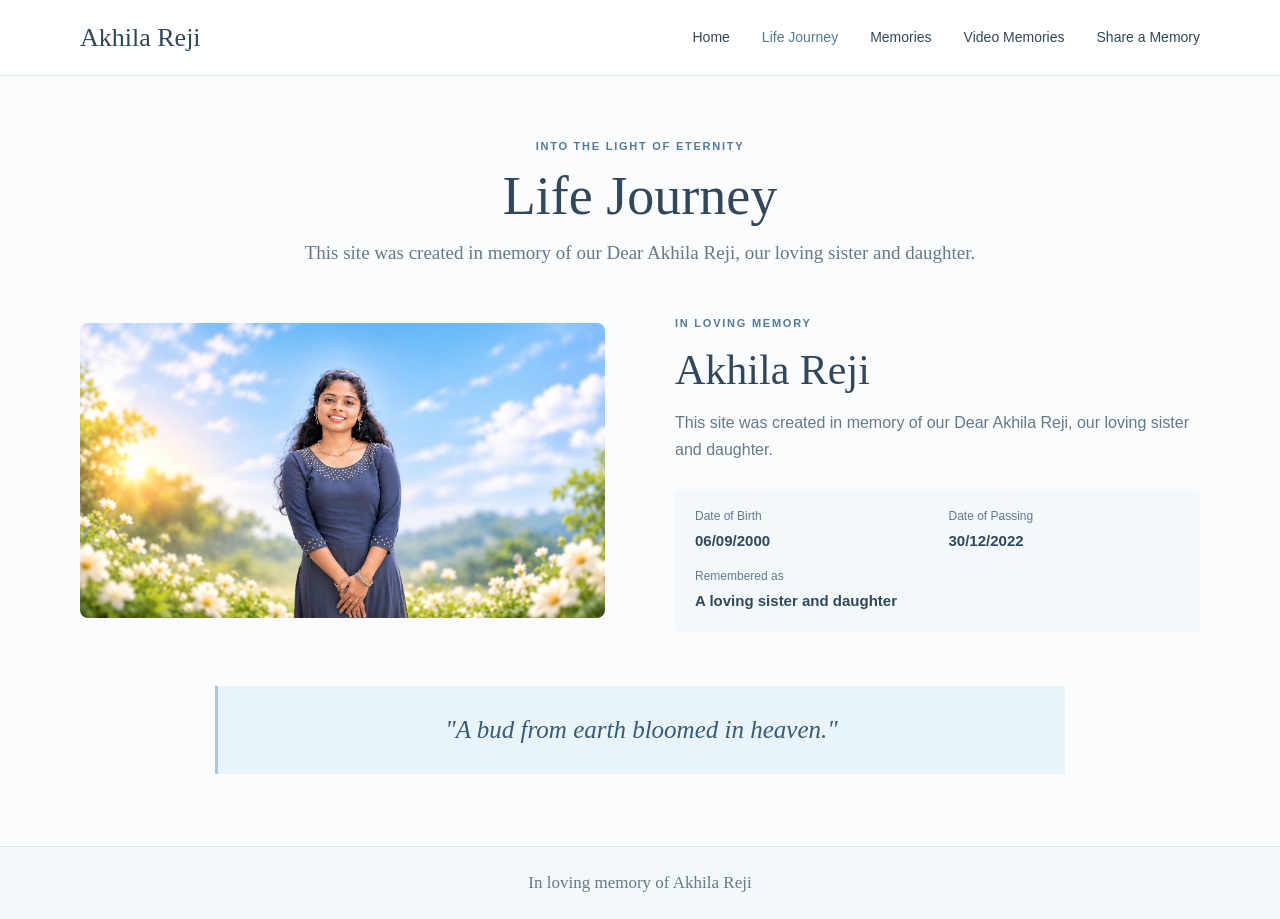
==== about.html @ 8de0b5fd "Initial memorial website" ====
<!DOCTYPE html>
<html lang="en">
<head>
    <meta charset="UTF-8">
    <meta name="viewport" content="width=device-width, initial-scale=1.0">
    <meta name="theme-color" content="#e8f3fa">
    <title>Life Journey of Akhila Reji</title>
    <link rel="stylesheet" href="css/style.css">
</head>
<body>

<header class="site-header">
    <a href="index.html" class="logo">Akhila Reji</a>
    <nav aria-label="Main navigation">
        <a href="index.html">Home</a>
        <a href="about.html" class="active">Life Journey</a>
        <a href="gallery.html">Memories</a>
        <a href="videos.html">Video Memories</a>
        <a href="share.html">Share a Memory</a>
    </nav>
</header>

<main class="content-page">
    <section class="page-heading">
        <span class="gold-text">INTO THE LIGHT OF ETERNITY</span>
        <h1>Life Journey</h1>
        <p>This site was created in memory of our Dear Akhila Reji, our loving sister and daughter.</p>
    </section>

    <section class="story-section">
        <div class="story-image">
            <img src="assets/images/cover.png" alt="Akhila Reji standing among flowers">
        </div>

        <div class="story-text">
            <span class="gold-text">IN LOVING MEMORY</span>
            <h2>Akhila Reji</h2>
            <p>This site was created in memory of our Dear Akhila Reji, our loving sister and daughter.</p>
            <dl class="memorial-details">
                <div>
                    <dt>Date of Birth</dt>
                    <dd><time datetime="2000-09-06">06/09/2000</time></dd>
                </div>
                <div>
                    <dt>Date of Passing</dt>
                    <dd><time datetime="2022-12-30">30/12/2022</time></dd>
                </div>
                <div>
                    <dt>Remembered as</dt>
                    <dd>A loving sister and daughter</dd>
                </div>
            </dl>
        </div>
    </section>

    <section class="quote-section">
        <p>"A bud from earth bloomed in heaven."</p>
    </section>
</main>

<footer class="site-footer">
    In loving memory of Akhila Reji
</footer>

<script src="js/script.js" defer></script>
</body>
</html>
---- css/style.css ----
:root {
    color-scheme: light;
    --color-ink: #30475c;
    --color-muted: #64798b;
    --color-blue: #527a99;
    --color-blue-deep: #365b78;
    --color-sky: #e8f3fa;
    --color-sky-strong: #d7eaf6;
    --color-paper: #fbfcfd;
    --color-white: #fff;
    --color-line: #dce6ed;
    --color-focus: #3e789f;
    --font-body: Arial, Helvetica, sans-serif;
    --font-display: Georgia, "Times New Roman", serif;
    --content-width: 1120px;
}

* {
    box-sizing: border-box;
}

html {
    min-width: 0;
    scroll-behavior: smooth;
    background: var(--color-paper);
}

body {
    min-width: 0;
    margin: 0;
    color: var(--color-ink);
    background: var(--color-paper);
    font-family: var(--font-body);
    font-size: 16px;
    line-height: 1.65;
    -webkit-font-smoothing: antialiased;
}

img,
video {
    max-width: 100%;
}

button,
input,
textarea {
    font: inherit;
}

a {
    color: var(--color-blue-deep);
    text-decoration: none;
}

a,
button {
    -webkit-tap-highlight-color: transparent;
}

a:focus-visible,
button:focus-visible,
input:focus-visible,
textarea:focus-visible,
.upload-area:focus-within {
    outline: 3px solid var(--color-focus);
    outline-offset: 3px;
}

button {
    color: inherit;
}

.hero {
    position: relative;
    display: flex;
    min-height: 680px;
    min-height: max(680px, 100svh);
    width: 100%;
    flex-direction: column;
    overflow: hidden;
    isolation: isolate;
    background: var(--color-sky);
}

.hero-image,
.hero-overlay {
    position: absolute;
    z-index: -1;
    inset: 0;
    width: 100%;
    height: 100%;
}

.hero-image {
    object-fit: cover;
    object-position: center 38%;
}

.hero-overlay {
    background: linear-gradient(
        180deg,
        rgba(255, 255, 255, .16) 0%,
        rgba(255, 255, 255, .04) 42%,
        rgba(36, 61, 78, .08) 100%
    );
}

.top-header {
    position: relative;
    z-index: 1;
    display: flex;
    width: 100%;
    min-height: 82px;
    align-items: center;
    justify-content: space-between;
    gap: 24px;
    padding: 16px max(5%, calc((100% - var(--content-width)) / 2));
}

.brand,
.logo {
    color: var(--color-ink);
    font-family: var(--font-display);
    font-size: 29px;
    font-weight: 400;
    line-height: 1.2;
    white-space: nowrap;
}

.brand {
    font-style: italic;
}

.brand span {
    color: var(--color-blue);
    font-size: .75em;
}

.home-nav,
.site-header nav {
    display: flex;
    align-items: center;
    justify-content: flex-end;
    gap: clamp(16px, 2.8vw, 32px);
}

.home-nav a,
.site-header nav a {
    color: var(--color-ink);
    font-size: 14px;
    font-weight: 500;
    transition: color .18s ease;
}

.home-nav a:hover,
.site-header nav a:hover,
.site-header nav a.active {
    color: var(--color-blue);
}

.hero-message {
    position: relative;
    z-index: 0;
    width: min(390px, 42%);
    margin: auto 5% 0 auto;
    padding: 24px;
    text-align: center;
}

.quote {
    color: #28465c;
    font-family: var(--font-display);
    font-size: clamp(24px, 3vw, 34px);
    font-style: italic;
    line-height: 1.35;
    text-wrap: balance;
}

.memorial-title {
    position: relative;
    z-index: 0;
    width: 100%;
    margin-top: auto;
    padding: 34px 20px 46px;
    background: radial-gradient(
        ellipse at center,
        rgba(251, 253, 254, .88) 0%,
        rgba(251, 253, 254, .82) 56%,
        rgba(251, 253, 254, .48) 82%,
        rgba(251, 253, 254, 0) 100%
    );
    text-align: center;
}

.eyebrow,
.gold-text,
.share-eyebrow {
    display: inline-block;
    color: var(--color-blue);
    font-size: 11px;
    font-weight: 600;
    letter-spacing: .16em;
    line-height: 1.5;
}

.eyebrow {
    margin: 0 0 8px;
}

.memorial-title h1,
.page-heading h1,
.share-container h1 {
    margin: 0;
    color: var(--color-ink);
    font-family: var(--font-display);
    font-size: clamp(40px, 6vw, 62px);
    font-weight: 400;
    line-height: 1.12;
    text-wrap: balance;
}

.dates {
    margin: 10px 0 0;
    color: var(--color-blue-deep);
    font-family: var(--font-display);
    font-size: 21px;
}

.memorial-title .description {
    margin: 7px 0 0;
    color: var(--color-muted);
    font-family: var(--font-display);
    font-size: 18px;
    font-style: italic;
}

.memorial-tagline {
    margin: 12px 0 0;
    color: var(--color-blue);
    font-size: 11px;
    font-weight: 600;
    letter-spacing: .16em;
}

.memorial-details {
    display: grid;
    grid-template-columns: repeat(2, minmax(0, 1fr));
    gap: 14px 22px;
    margin: 26px 0 0;
    padding: 18px 20px;
    border-radius: 6px;
    background: #f3f8fb;
}

.memorial-details div:last-child {
    grid-column: 1 / -1;
}

.memorial-details dt {
    color: var(--color-muted);
    font-size: 12px;
}

.memorial-details dd {
    margin: 2px 0 0;
    color: var(--color-ink);
    font-size: 15px;
    font-weight: 600;
}

.explore-button,
.submit-memory {
    display: inline-flex;
    min-height: 46px;
    align-items: center;
    justify-content: center;
    gap: 10px;
    margin-top: 21px;
    padding: 11px 22px;
    border: 1px solid var(--color-blue);
    border-radius: 6px;
    color: var(--color-white);
    background: var(--color-blue);
    font-size: 14px;
    font-weight: 600;
    line-height: 1.3;
    cursor: pointer;
    transition: color .18s ease, background-color .18s ease, border-color .18s ease;
}

.explore-button:hover,
.submit-memory:hover {
    border-color: var(--color-blue-deep);
    background: var(--color-blue-deep);
}

.content-page {
    width: min(var(--content-width), 90%);
    margin: 0 auto;
    padding: 56px 0 72px;
}

.page-heading {
    max-width: 720px;
    margin: 0 auto 42px;
    text-align: center;
}

.page-heading h1 {
    margin-top: 8px;
    font-size: clamp(38px, 5vw, 54px);
}

.page-heading p {
    margin: 12px 0 0;
    color: var(--color-muted);
    font-family: var(--font-display);
    font-size: 19px;
    line-height: 1.5;
    text-wrap: balance;
}

.story-section {
    display: grid;
    grid-template-columns: minmax(0, 1fr) minmax(0, 1fr);
    align-items: center;
    gap: clamp(28px, 6vw, 70px);
}

.story-image {
    min-width: 0;
    overflow: hidden;
    border-radius: 8px;
    background: var(--color-sky);
}

.story-image img {
    display: block;
    width: 100%;
    max-height: 600px;
    object-fit: cover;
    object-position: center;
}

.story-image.image-missing {
    min-height: 240px;
}

.story-text h2 {
    margin: 9px 0 15px;
    color: var(--color-ink);
    font-family: var(--font-display);
    font-size: clamp(30px, 4vw, 42px);
    font-weight: 400;
    line-height: 1.2;
}

.story-text p {
    margin: 0 0 14px;
    color: var(--color-muted);
}

.quote-section {
    max-width: 850px;
    margin: 54px auto 0;
    padding: 25px 28px;
    border-left: 3px solid #a9c8dc;
    background: var(--color-sky);
    color: var(--color-blue-deep);
    font-family: var(--font-display);
    font-size: clamp(19px, 2.5vw, 25px);
    font-style: italic;
    line-height: 1.5;
    text-align: center;
}

.quote-section p {
    margin: 0;
}

.site-header {
    display: flex;
    min-height: 76px;
    align-items: center;
    justify-content: space-between;
    gap: 24px;
    padding: 14px max(5%, calc((100% - var(--content-width)) / 2));
    border-bottom: 1px solid var(--color-line);
    background: var(--color-white);
}

.site-header .logo {
    font-size: 26px;
}

.site-footer {
    padding: 22px 5%;
    border-top: 1px solid var(--color-line);
    color: var(--color-muted);
    background: #f3f8fb;
    font-family: var(--font-display);
    font-size: 17px;
    text-align: center;
}

.lightbox-download,
.video-download {
    display: inline-flex;
    min-height: 36px;
    align-items: center;
    justify-content: center;
    padding: 7px 12px;
    border: 1px solid var(--color-line);
    border-radius: 5px;
    color: var(--color-blue-deep);
    background: var(--color-white);
    font-size: 12px;
    font-weight: 600;
    transition: background-color .18s ease, border-color .18s ease;
}

.video-download:hover {
    border-color: var(--color-sky-strong);
    background: var(--color-sky);
}

.lightbox {
    width: min(96vw, 1180px);
    max-width: none;
    max-height: 96svh;
    margin: auto;
    padding: 14px 18px 16px;
    overflow: hidden;
    border: 1px solid #d6e3ec;
    border-radius: 8px;
    color: var(--color-ink);
    background: #f8fbfd;
}

.lightbox::backdrop {
    background: rgba(27, 47, 62, .78);
}

.lightbox-toolbar,
.lightbox-meta {
    display: flex;
    align-items: center;
    justify-content: space-between;
    gap: 16px;
}

.lightbox-toolbar {
    justify-content: flex-end;
    padding-bottom: 10px;
}

.lightbox-close,
.lightbox-previous,
.lightbox-next {
    border: 1px solid #c8d8e3;
    color: var(--color-blue-deep);
    background: #edf5fa;
    cursor: pointer;
    transition: background-color .18s ease;
}

.lightbox-close:hover,
.lightbox-previous:hover,
.lightbox-next:hover {
    background: var(--color-sky-strong);
}

.lightbox-close {
    padding: 7px 13px;
    border-radius: 5px;
    font: inherit;
    font-size: 12px;
}

.lightbox-stage {
    display: flex;
    align-items: center;
    justify-content: space-between;
    gap: 10px;
}

.lightbox-stage img {
    display: block;
    width: auto;
    height: auto;
    max-width: calc(100% - 104px);
    max-height: calc(96svh - 120px);
    object-fit: contain;
}

.lightbox-media {
    display: grid;
    flex: 1 1 auto;
    min-width: 0;
    min-height: 0;
    place-items: center;
}

.lightbox-media img,
.lightbox-media video {
    display: block;
    width: auto;
    height: auto;
    max-width: 100%;
    max-height: calc(96svh - 120px);
    object-fit: contain;
}

.lightbox-video-error {
    max-width: 280px;
    margin: 0;
    color: var(--color-muted);
    font-size: 13px;
    text-align: center;
}

.lightbox-video-error[hidden] {
    display: none;
}

.lightbox-media [hidden] {
    display: none;
}

.lightbox-previous,
.lightbox-next {
    flex: 0 0 42px;
    width: 42px;
    height: 48px;
    border-radius: 5px;
    font: 30px/1 var(--font-display);
}

.lightbox-meta {
    padding-top: 12px;
    color: var(--color-muted);
    font-size: 12px;
}

.lightbox-download {
    border-color: var(--color-blue);
    color: var(--color-white);
    background: var(--color-blue);
}

.lightbox-download:hover {
    background: var(--color-blue-deep);
}

.gallery-page {
    background: #f1f4f6;
}

.gallery-page .site-header {
    border-bottom: 0;
    background: transparent;
}

.gallery-page .gallery-shell {
    width: min(1320px, calc(100% - 48px));
    min-height: min(760px, calc(100svh - 145px));
    margin: 18px auto 28px;
    padding: 44px clamp(18px, 4vw, 54px) 34px;
    overflow: hidden;
    border: 1px solid #e8edf0;
    border-radius: 24px;
    background: var(--color-white);
    box-shadow: 0 12px 36px rgba(58, 80, 96, .06);
}

.gallery-heading {
    text-align: center;
}

.gallery-kicker {
    color: #647586;
    font-size: 10px;
    font-weight: 600;
    letter-spacing: .12em;
}

.gallery-heading h1 {
    margin: 5px 0 0;
    color: #273644;
    font-family: var(--font-body);
    font-size: clamp(28px, 3.2vw, 38px);
    font-weight: 600;
    letter-spacing: -.045em;
    line-height: 1.18;
}

.gallery-heading p {
    max-width: 390px;
    margin: 7px auto 0;
    color: #66717b;
    font-size: 14px;
    line-height: 1.45;
}

.gallery-filters {
    display: flex;
    width: 100%;
    align-items: center;
    justify-content: center;
    gap: 9px;
    margin: 28px auto 20px;
    overflow-x: auto;
    padding: 3px 4px 8px;
    scrollbar-width: none;
}

.gallery-filters::-webkit-scrollbar {
    display: none;
}

.gallery-filter {
    flex: 0 0 auto;
    min-height: 34px;
    padding: 6px 15px;
    border: 1px solid #c8cdd1;
    border-radius: 999px;
    color: #45515c;
    background: #fff;
    font-size: 11px;
    line-height: 1.3;
    cursor: pointer;
    transition: color .18s ease, background-color .18s ease, border-color .18s ease;
}

.gallery-filter:hover {
    border-color: #667785;
    background: #f6f8f9;
}

.gallery-filter.is-active {
    border-color: #303943;
    color: #fff;
    background: #303943;
}

.gallery-carousel {
    overflow: hidden;
}

.carousel-stage {
    position: relative;
    height: clamp(310px, 37vw, 430px);
    overflow: hidden;
    isolation: isolate;
}

.carousel-card {
    position: absolute;
    top: 50%;
    left: 50%;
    display: block;
    width: clamp(190px, 29vw, 370px);
    height: clamp(240px, 30vw, 360px);
    padding: 0;
    overflow: hidden;
    border: 1px solid rgba(255, 255, 255, .75);
    border-radius: 13px;
    background: #e7eef2;
    box-shadow: 0 12px 30px rgba(36, 54, 68, .18);
    cursor: zoom-in;
    transform: translate(calc(-50% + var(--card-x, 0px)), -50%) scale(var(--card-scale, 1));
    opacity: var(--card-opacity, 1);
    transition: transform .42s cubic-bezier(.2, .7, .2, 1), opacity .3s ease;
}

.carousel-card img,
.carousel-card video {
    display: block;
    width: 100%;
    height: 100%;
    object-fit: cover;
}

.carousel-card .carousel-play {
    position: absolute;
    right: 12px;
    bottom: 12px;
    display: grid;
    width: 36px;
    height: 36px;
    place-items: center;
    padding-left: 2px;
    border: 1px solid rgba(255, 255, 255, .9);
    border-radius: 50%;
    color: #34414c;
    background: rgba(255, 255, 255, .94);
    font-size: 13px;
    line-height: 1;
    box-shadow: 0 2px 8px rgba(30, 45, 56, .2);
}

.carousel-card--center {
    z-index: 5;
    --card-scale: 1;
}

.carousel-card--left {
    z-index: 4;
    --card-x: clamp(-310px, -24vw, -140px);
    --card-scale: .84;
    --card-opacity: .98;
}

.carousel-card--right {
    z-index: 4;
    --card-x: clamp(140px, 24vw, 310px);
    --card-scale: .84;
    --card-opacity: .98;
}

.carousel-card--far-left {
    z-index: 2;
    --card-x: clamp(-620px, -48vw, -220px);
    --card-scale: .66;
    --card-opacity: .9;
}

.carousel-card--far-right {
    z-index: 2;
    --card-x: clamp(220px, 48vw, 620px);
    --card-scale: .66;
    --card-opacity: .9;
}

.carousel-stage.is-changing .carousel-card {
    opacity: .45;
    transition-duration: .16s;
}

.carousel-stage.is-changing .carousel-card--center {
    transform: translate(calc(-50% + var(--card-x, 0px)), -50%) scale(.96);
}

.carousel-card[hidden] {
    display: none;
}

.carousel-empty {
    position: absolute;
    top: 50%;
    left: 50%;
    width: min(90%, 400px);
    margin: 0;
    color: var(--color-muted);
    font-family: var(--font-display);
    font-size: 19px;
    text-align: center;
    transform: translate(-50%, -50%);
}

.carousel-controls {
    display: flex;
    min-height: 48px;
    align-items: center;
    justify-content: center;
    gap: 12px;
    margin-top: 5px;
}

.carousel-arrow {
    display: grid;
    width: 40px;
    height: 40px;
    flex: 0 0 40px;
    place-items: center;
    padding: 0;
    border: 1px solid #56616b;
    border-radius: 50%;
    color: #34414c;
    background: #fff;
    font-size: 17px;
    line-height: 1;
    cursor: pointer;
    transition: color .18s ease, background-color .18s ease;
}

.carousel-arrow:hover:not(:disabled) {
    color: #fff;
    background: #34414c;
}

.carousel-arrow:disabled {
    cursor: not-allowed;
    opacity: .45;
}

.carousel-count {
    min-width: 54px;
    color: var(--color-muted);
    font-size: 11px;
    text-align: center;
}

.gallery-lightbox {
    width: min(96vw, 1180px);
}

.video-grid {
    display: grid;
    grid-template-columns: repeat(2, minmax(0, 1fr));
    gap: 24px;
}

.video-card {
    min-width: 0;
    overflow: hidden;
    border: 1px solid var(--color-line);
    border-radius: 8px;
    background: var(--color-white);
}

.video-frame {
    position: relative;
    display: grid;
    width: 100%;
    aspect-ratio: 16 / 9;
    place-items: center;
    overflow: hidden;
    background: #e9f1f6;
}

.video-frame video {
    display: block;
    width: 100%;
    height: 100%;
    background: #263d4d;
    object-fit: contain;
}

.video-frame video[hidden] {
    display: none;
}

.video-placeholder {
    display: flex;
    width: 100%;
    height: 100%;
    flex-direction: column;
    align-items: center;
    justify-content: center;
    gap: 9px;
    padding: 18px;
    border: 0;
    color: var(--color-blue-deep);
    background: var(--color-sky);
    cursor: pointer;
}

.video-placeholder:hover {
    background: var(--color-sky-strong);
}

.play-icon {
    display: grid;
    width: 46px;
    height: 46px;
    place-items: center;
    border: 1px solid #9dbdd2;
    border-radius: 50%;
    color: var(--color-blue-deep);
    font-size: 18px;
}

.video-info {
    display: flex;
    align-items: center;
    justify-content: space-between;
    gap: 16px;
    padding: 17px 18px;
}

.video-info h2 {
    margin: 0;
    color: var(--color-ink);
    font-family: var(--font-display);
    font-size: 21px;
    font-weight: 400;
    line-height: 1.3;
}

.video-info p {
    margin: 4px 0 0;
    color: var(--color-muted);
    font-size: 13px;
}

.video-download {
    flex: 0 0 auto;
}

.share-page {
    min-height: 100vh;
    background: #f3f8fb;
}

.share-page .top-header {
    min-height: 76px;
    padding-top: 14px;
    padding-bottom: 14px;
    border-bottom: 1px solid var(--color-line);
    background: var(--color-white);
}

.share-page .brand {
    font-size: 27px;
}

.share-page .home-nav a {
    color: var(--color-ink);
}

.share-page .home-nav a:hover {
    color: var(--color-blue);
}

.share-container {
    width: min(100% - 36px, 640px);
    margin: 48px auto 64px;
    padding: clamp(24px, 5vw, 44px);
    border: 1px solid var(--color-line);
    border-radius: 8px;
    background: var(--color-white);
}

.share-eyebrow {
    margin: 0 0 8px;
}

.share-container h1 {
    font-size: clamp(36px, 5vw, 48px);
}

.share-container h1 span {
    color: var(--color-blue);
    font-size: .75em;
}

.share-intro {
    margin: 12px 0 26px;
    color: var(--color-muted);
}

.memory-form {
    display: grid;
    grid-template-columns: minmax(0, 1fr);
    gap: 9px;
}

.memory-form > label:not(.upload-area) {
    margin-top: 7px;
    color: var(--color-ink);
    font-size: 14px;
    font-weight: 600;
}

.memory-form input[type="text"],
.memory-form input[type="email"],
.memory-form textarea {
    width: 100%;
    min-height: 45px;
    padding: 10px 12px;
    border: 1px solid #cbd9e2;
    border-radius: 5px;
    color: var(--color-ink);
    background: #fcfdfe;
}

.memory-form textarea {
    min-height: 130px;
    resize: vertical;
}

.memory-form input::placeholder,
.memory-form textarea::placeholder {
    color: #8496a4;
    opacity: 1;
}

.upload-area {
    display: flex;
    min-height: 132px;
    flex-direction: column;
    align-items: center;
    justify-content: center;
    gap: 3px;
    padding: 16px;
    border: 1px dashed #9fb9ca;
    border-radius: 6px;
    color: var(--color-blue-deep);
    background: #f4f9fc;
    text-align: center;
    cursor: pointer;
}

.upload-area:hover {
    background: var(--color-sky);
}

.upload-icon {
    color: var(--color-blue);
    font-size: 24px;
    line-height: 1.2;
}

.upload-area strong {
    font-size: 14px;
}

.upload-area small,
#fileNames {
    color: var(--color-muted);
    font-size: 12px;
}

#fileNames {
    max-width: 100%;
    overflow-wrap: anywhere;
}

.approval-note {
    margin: 8px 0 0;
    color: var(--color-muted);
    font-size: 13px;
}

.submit-memory {
    width: fit-content;
    margin-top: 8px;
}

#formMessage {
    min-height: 1.5em;
    margin: 2px 0 0;
    color: var(--color-blue-deep);
    font-size: 14px;
}

@media (max-width: 760px) {
    .hero {
        min-height: 640px;
        min-height: max(640px, 100svh);
    }

    .hero-image {
        object-position: center center;
    }

    .hero-message {
        width: min(100%, 470px);
        margin: auto auto 0;
        padding: 22px 16px;
    }

    .top-header,
    .site-header,
    .share-page .top-header {
        min-height: auto;
        flex-direction: column;
        justify-content: center;
        gap: 12px;
        padding: 15px 5%;
    }

    .brand,
    .site-header .logo,
    .share-page .brand {
        font-size: 26px;
    }

    .home-nav,
    .site-header nav {
        flex-wrap: wrap;
        justify-content: center;
        gap: 10px 20px;
    }

    .home-nav a,
    .site-header nav a {
        font-size: 13px;
    }

    .memorial-title {
        padding: 26px 16px 30px;
    }

    .content-page {
        width: min(92%, var(--content-width));
        padding: 42px 0 54px;
    }

    .page-heading {
        margin-bottom: 32px;
    }

    .story-section {
        grid-template-columns: minmax(0, 1fr);
        gap: 26px;
    }

    .story-image img {
        max-height: 520px;
    }

    .quote-section {
        margin-top: 36px;
    }

    .video-grid {
        gap: 16px;
    }

    .share-container {
        margin-top: 32px;
    }
}

@media (max-width: 900px) {
    .gallery-page .gallery-shell {
        min-height: 650px;
        padding-top: 40px;
    }

    .gallery-filters {
        justify-content: flex-start;
        margin-top: 24px;
    }

    .carousel-stage {
        height: clamp(310px, 47vw, 390px);
    }

    .carousel-card {
        width: clamp(190px, 36vw, 310px);
        height: clamp(240px, 39vw, 330px);
    }

    .carousel-card--left {
        --card-x: clamp(-260px, -25vw, -135px);
    }

    .carousel-card--right {
        --card-x: clamp(135px, 25vw, 260px);
    }

    .carousel-card--far-left {
        --card-x: clamp(-490px, -48vw, -230px);
    }

    .carousel-card--far-right {
        --card-x: clamp(230px, 48vw, 490px);
    }
}

@media (max-width: 520px) {
    body {
        font-size: 15px;
    }

    .hero {
        min-height: 620px;
        min-height: max(620px, 100svh);
    }

    .hero-image {
        object-position: center 34%;
    }

    .hero-message {
        padding: 18px 12px;
    }

    .quote {
        font-size: 23px;
    }

    .eyebrow,
    .gold-text,
    .share-eyebrow {
        font-size: 10px;
        letter-spacing: .13em;
    }

    .memorial-title h1 {
        font-size: clamp(36px, 10vw, 46px);
    }

    .dates {
        font-size: 18px;
    }

    .memorial-tagline {
        font-size: 10px;
        letter-spacing: .12em;
    }

    .memorial-title .description {
        font-size: 16px;
    }

    .page-heading h1 {
        font-size: clamp(35px, 9vw, 44px);
    }

    .page-heading p {
        font-size: 17px;
    }

    .gallery-page .site-header {
        gap: 10px;
    }

    .gallery-page .site-header nav {
        gap: 8px 16px;
    }

    .gallery-page .gallery-shell {
        width: calc(100% - 20px);
        min-height: 590px;
        margin: 10px auto 18px;
        padding: 34px 10px 26px;
        border-radius: 18px;
    }

    .gallery-heading h1 {
        font-size: 30px;
    }

    .gallery-heading p {
        max-width: 300px;
        font-size: 13px;
    }

    .gallery-filters {
        gap: 7px;
        margin: 20px auto 10px;
        padding-right: 10px;
        padding-left: 10px;
    }

    .gallery-filter {
        min-height: 32px;
        padding: 6px 12px;
        font-size: 10px;
    }

    .carousel-stage {
        height: 300px;
    }

    .carousel-card {
        width: clamp(180px, 52vw, 225px);
        height: clamp(225px, 65vw, 275px);
        border-radius: 10px;
    }

    .carousel-card--left {
        --card-x: clamp(-190px, -39vw, -145px);
    }

    .carousel-card--right {
        --card-x: clamp(145px, 39vw, 190px);
    }

    .carousel-card--far-left {
        --card-x: clamp(-290px, -68vw, -245px);
    }

    .carousel-card--far-right {
        --card-x: clamp(245px, 68vw, 290px);
    }

    .carousel-controls {
        margin-top: 0;
    }

    .carousel-arrow {
        width: 38px;
        height: 38px;
        flex-basis: 38px;
    }

    .gallery-lightbox {
        width: 100vw;
        max-height: 100svh;
        padding: 10px;
        border: 0;
        border-radius: 0;
    }

    .gallery-lightbox .lightbox-stage {
        gap: 5px;
    }

    .gallery-lightbox .lightbox-stage img,
    .gallery-lightbox .lightbox-media video {
        max-width: calc(100% - 76px);
        max-height: calc(100svh - 112px);
    }

    .gallery-lightbox .lightbox-previous,
    .gallery-lightbox .lightbox-next {
        flex-basis: 32px;
        width: 32px;
        height: 44px;
        font-size: 26px;
    }

    .video-grid {
        grid-template-columns: minmax(0, 1fr);
        gap: 14px;
    }

    .video-info {
        gap: 10px;
        padding: 13px;
    }

    .video-info h2 {
        font-size: 19px;
    }

    .share-container {
        width: calc(100% - 28px);
        margin: 22px auto 36px;
        padding: 22px 18px;
    }

    .share-container h1 {
        font-size: clamp(34px, 9vw, 42px);
    }

    .memorial-details {
        grid-template-columns: minmax(0, 1fr);
        gap: 11px;
        padding: 16px;
    }

    .memorial-details div:last-child {
        grid-column: auto;
    }
}

@media (prefers-reduced-motion: reduce) {
    *,
    *::before,
    *::after {
        scroll-behavior: auto !important;
        transition-duration: .01ms !important;
    }
}
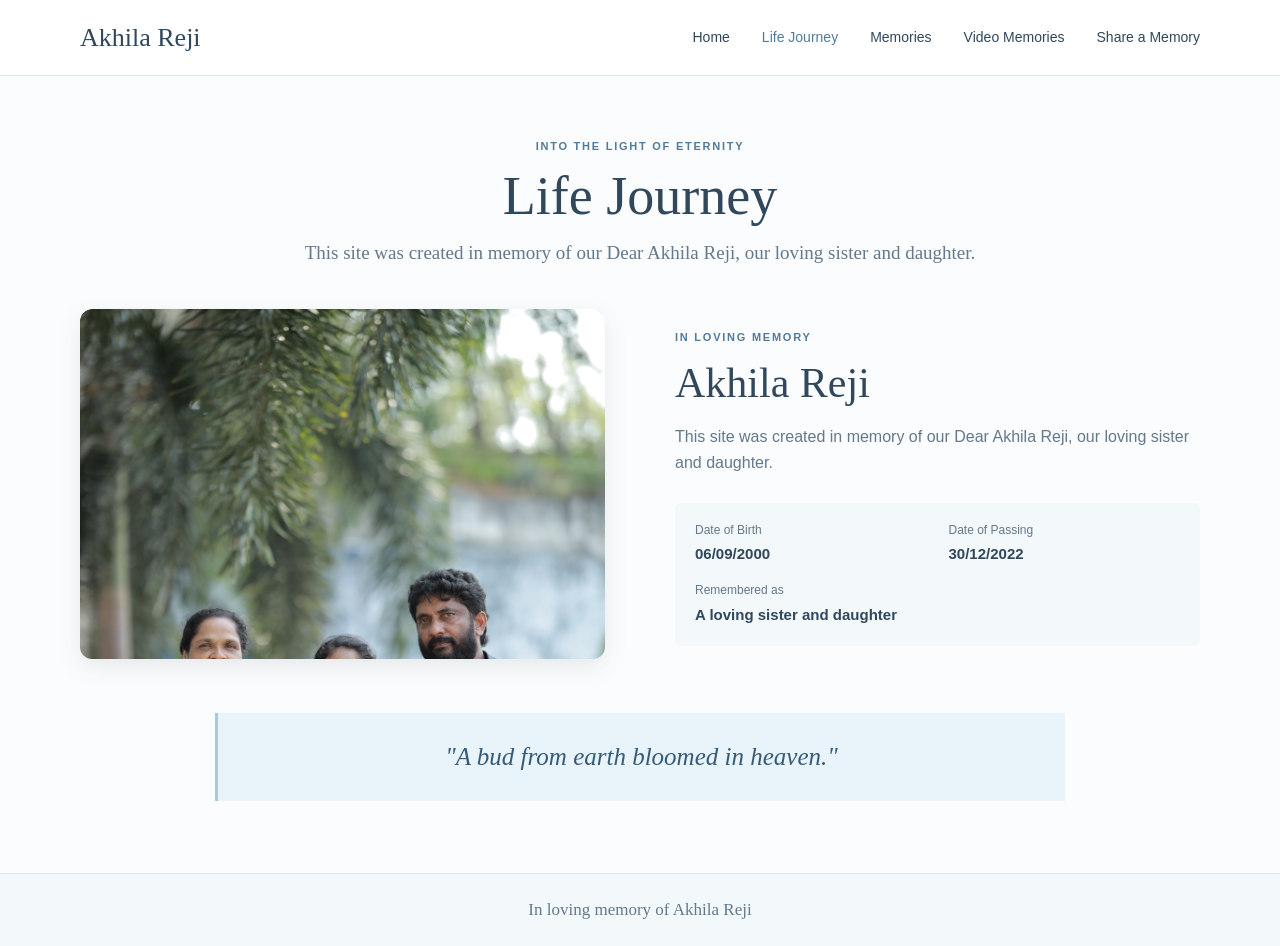
==== commit 37cd2b1e: "Fix memorial homepage design" ====
--- a/about.html
+++ b/about.html
@@ -30,7 +30,7 @@
 
     <section class="story-section">
         <div class="story-image">
-            <img src="assets/images/cover.png" alt="Akhila Reji standing among flowers">
+            <img src="assets/images/family.jpg" alt="Akhila Reji with her family">
         </div>
 
         <div class="story-text">
--- a/css/style.css
+++ b/css/style.css
@@ -329,17 +329,24 @@
 
 .story-image {
     min-width: 0;
+    width: 100%;
+    aspect-ratio: 3 / 2;
+    display: grid;
+    place-items: center;
     overflow: hidden;
-    border-radius: 8px;
-    background: var(--color-sky);
+    border-radius: 12px;
+    background: #f3f7f9;
+    box-shadow: 0 8px 24px rgba(43, 66, 82, .10);
 }
 
 .story-image img {
     display: block;
     width: 100%;
-    max-height: 600px;
-    object-fit: cover;
+    height: 100%;
+    max-height: none;
+    object-fit: contain;
     object-position: center;
+    border-radius: inherit;
 }
 
 .story-image.image-missing {
@@ -1358,3 +1365,223 @@
         transition-duration: .01ms !important;
     }
 }
+/* Homepage composition: memorial copy floats over the original full-bleed cover. */
+.hero {
+    min-height: max(720px, 100svh);
+    background: #a9d5f1;
+}
+
+.hero-image {
+    object-position: center center;
+}
+
+.hero-overlay {
+    background: linear-gradient(180deg, rgba(13, 38, 54, .10), transparent 26%, transparent 70%, rgba(15, 39, 48, .12));
+}
+
+.top-header {
+    position: absolute;
+    inset: 0 0 auto;
+    min-height: 104px;
+    padding: 26px clamp(28px, 5vw, 78px);
+}
+
+.brand {
+    color: #263b4a;
+    font-family: "Brush Script MT", "Segoe Script", cursive;
+    font-size: clamp(30px, 3vw, 39px);
+    font-style: italic;
+    text-shadow: 0 1px 14px rgba(255,255,255,.65);
+}
+
+.brand span { color: #a75d66; }
+
+.home-nav { gap: clamp(16px, 2.4vw, 34px); }
+.home-nav a {
+    color: #243c4d;
+    font-size: 13px;
+    text-shadow: 0 1px 12px rgba(255,255,255,.9);
+}
+.home-nav a:hover { color: #805760; }
+
+.hero-message {
+    position: absolute;
+    top: 38%;
+    left: clamp(30px, 6.5vw, 100px);
+    width: min(390px, 31vw);
+    margin: 0;
+    padding: 0;
+    text-align: left;
+}
+
+.quote {
+    margin: 0;
+    color: #3d5665;
+    font-size: clamp(24px, 2.8vw, 36px);
+    line-height: 1.48;
+    text-shadow: 0 2px 22px rgba(255,255,255,.84);
+}
+
+.quote-heart {
+    display: inline-block;
+    margin: 22px 0 0 4px;
+    color: #a66b70;
+    font-size: 15px;
+    text-shadow: 0 1px 10px rgba(255,255,255,.8);
+}
+
+.memorial-title {
+    position: absolute;
+    right: 0;
+    bottom: 0;
+    left: 0;
+    margin: 0;
+    padding: clamp(34px, 5vh, 58px) 20px clamp(30px, 5vh, 54px);
+    background: linear-gradient(180deg, rgba(248,252,253,0) 0%, rgba(248,252,253,.54) 25%, rgba(248,252,253,.79) 58%, rgba(248,252,253,.16) 100%);
+    text-align: center;
+}
+
+.memorial-title h1 {
+    color: #2d4555;
+    font-size: clamp(38px, 5vw, 58px);
+    letter-spacing: .055em;
+    text-shadow: 0 1px 18px rgba(255,255,255,.8);
+}
+
+.eyebrow, .memorial-tagline { color: #617b8a; }
+.dates { color: #405d6e; }
+.memorial-title .description {
+    max-width: 660px;
+    margin: 9px auto 0;
+    color: #435b68;
+    font-size: clamp(15px, 1.4vw, 18px);
+    text-shadow: 0 1px 12px rgba(255,255,255,.9);
+}
+
+@media (max-width: 760px) {
+    .hero { min-height: max(700px, 100svh); }
+    .hero-image { object-position: 52% center; }
+    .top-header {
+        position: absolute;
+        min-height: auto;
+        align-items: center;
+        padding: 17px 18px;
+        gap: 11px;
+    }
+    .brand { font-size: 29px; }
+    .home-nav { gap: 7px 16px; }
+    .home-nav a { font-size: 12px; }
+    .hero-message {
+        top: 31%;
+        left: 7%;
+        width: min(76%, 340px);
+        padding: 0;
+    }
+    .quote { font-size: clamp(21px, 5vw, 28px); }
+    .quote-heart { margin-top: 13px; }
+    .memorial-title {
+        padding: 36px 16px 28px;
+        background: linear-gradient(180deg, rgba(248,252,253,0) 0%, rgba(248,252,253,.62) 22%, rgba(248,252,253,.82) 60%, rgba(248,252,253,.35) 100%);
+    }
+}
+
+@media (max-width: 420px) {
+    .hero { min-height: max(720px, 100svh); }
+    .top-header { padding: 14px 12px; }
+    .brand { font-size: 26px; }
+    .home-nav { column-gap: 11px; }
+    .home-nav a { font-size: 11px; }
+    .hero-message { top: 29%; }
+    .memorial-title h1 { font-size: 35px; }
+    .dates { font-size: 17px; }
+    .memorial-tagline { font-size: 9px; }
+    .memorial-title .description { font-size: 14px; }
+}
+
+/* Quiet butterfly drift, kept around the outer sky and flower edges. */
+.butterfly-field {
+    position: absolute;
+    z-index: 0;
+    inset: 0;
+    overflow: hidden;
+    pointer-events: none;
+}
+
+.butterfly {
+    position: absolute;
+    width: 17px;
+    height: 18px;
+    opacity: .68;
+    filter: drop-shadow(0 1px 5px rgba(255,255,255,.8));
+    animation: butterfly-drift 19s ease-in-out infinite alternate;
+}
+
+.butterfly::before,
+.butterfly::after {
+    position: absolute;
+    top: 2px;
+    width: 8px;
+    height: 12px;
+    content: "";
+    border: 1px solid rgba(255,255,255,.82);
+    border-radius: 80% 25% 75% 35%;
+    background: linear-gradient(145deg, rgba(255,255,255,.9), rgba(203,230,245,.65));
+    transform-origin: 100% 85%;
+    animation: butterfly-wings 1.15s ease-in-out infinite alternate;
+}
+
+.butterfly::before { left: 0; transform: rotate(-22deg); }
+.butterfly::after {
+    right: 0;
+    border-radius: 25% 80% 35% 75%;
+    background: linear-gradient(215deg, rgba(255,255,255,.88), rgba(221,232,247,.62));
+    transform-origin: 0 85%;
+    animation-delay: -.18s;
+}
+
+.butterfly--one { top: 25%; left: 24%; animation-duration: 23s; }
+.butterfly--two { top: 19%; right: 15%; opacity: .54; animation-duration: 27s; animation-delay: -9s; }
+.butterfly--three { top: 62%; left: 7%; animation-duration: 21s; animation-delay: -6s; }
+.butterfly--four { top: 68%; right: 8%; opacity: .58; animation-duration: 25s; animation-delay: -13s; }
+.butterfly--five { top: 43%; right: 22%; opacity: .48; animation-duration: 29s; animation-delay: -17s; }
+
+@keyframes butterfly-drift {
+    0% { translate: -5px 5px; rotate: -7deg; }
+    45% { translate: 13px -14px; rotate: 5deg; }
+    100% { translate: -3px 9px; rotate: -3deg; }
+}
+
+@keyframes butterfly-wings {
+    from { scale: 1 1; }
+    to { scale: .72 .88; }
+}
+
+/* A brighter, feathered glow improves contrast without a panel edge. */
+.memorial-title {
+    background:
+        radial-gradient(ellipse 72% 88% at 50% 74%, rgba(255,255,255,.42) 0%, rgba(255,255,255,.18) 62%, transparent 100%),
+        linear-gradient(180deg, rgba(248,252,253,0) 0%, rgba(248,252,253,.68) 25%, rgba(248,252,253,.88) 58%, rgba(248,252,253,.32) 100%);
+}
+
+.memorial-title h1,
+.memorial-title .description { text-shadow: 0 1px 20px rgba(255,255,255,.96); }
+
+@media (max-width: 760px) {
+    .butterfly { scale: .84; }
+    .butterfly--one { top: 24%; left: 15%; }
+    .butterfly--two { top: 25%; right: 8%; }
+    .butterfly--five { top: 57%; right: 7%; }
+    .memorial-title {
+        background:
+            radial-gradient(ellipse 100% 90% at 50% 76%, rgba(255,255,255,.35) 0%, rgba(255,255,255,.12) 66%, transparent 100%),
+            linear-gradient(180deg, rgba(248,252,253,0) 0%, rgba(248,252,253,.72) 22%, rgba(248,252,253,.9) 60%, rgba(248,252,253,.42) 100%);
+    }
+}
+
+@media (prefers-reduced-motion: reduce) {
+    .butterfly,
+    .butterfly::before,
+    .butterfly::after {
+        animation: none !important;
+    }
+}
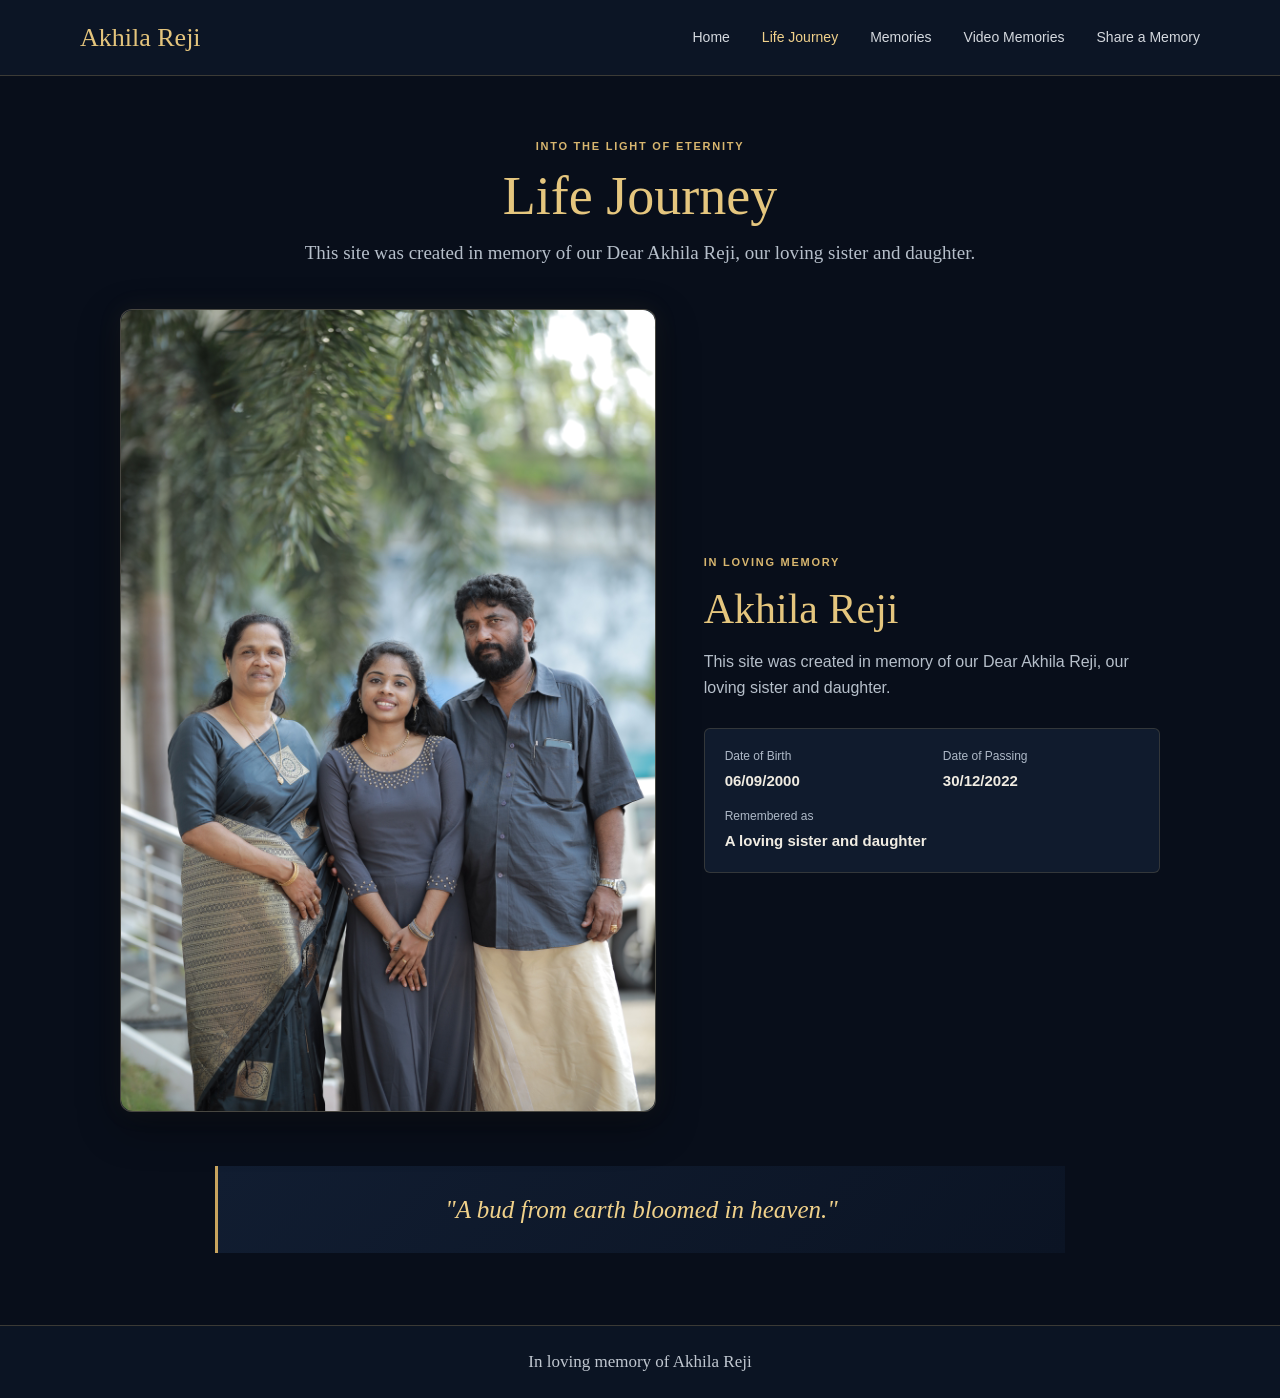
==== commit 800949ac: "Fix memorial homepage design" ====
--- a/about.html
+++ b/about.html
@@ -4,9 +4,10 @@
 <head>
     <meta charset="UTF-8">
     <meta name="viewport" content="width=device-width, initial-scale=1.0">
-    <meta name="theme-color" content="#e8f3fa">
+    <meta name="theme-color" content="#0b1729">
     <title>Life Journey of Akhila Reji</title>
     <link rel="stylesheet" href="css/style.css">
+    <link rel="stylesheet" href="css/memorial-theme.css">
 </head>
 <body>
 
--- a/css/style.css
+++ b/css/style.css
@@ -246,8 +246,10 @@
     display: grid;
     grid-template-columns: repeat(2, minmax(0, 1fr));
     gap: 14px 22px;
+    width: 100%;
+    min-width: 0;
     margin: 26px 0 0;
-    padding: 18px 20px;
+    padding: 18px clamp(12px, 1.8vw, 20px);
     border-radius: 6px;
     background: #f3f8fb;
 }
@@ -266,6 +268,21 @@
     color: var(--color-ink);
     font-size: 15px;
     font-weight: 600;
+    overflow-wrap: anywhere;
+}
+
+@media (max-width: 820px) {
+    .story-section {
+        grid-template-columns: minmax(0, 1fr);
+        gap: 26px;
+    }
+
+    .story-image,
+    .story-text {
+        width: 100%;
+        max-width: 740px;
+        margin-inline: auto;
+    }
 }
 
 .explore-button,
@@ -295,9 +312,10 @@
 }
 
 .content-page {
-    width: min(var(--content-width), 90%);
+    width: 100%;
+    max-width: 1080px;
     margin: 0 auto;
-    padding: 56px 0 72px;
+    padding: 56px 20px 72px;
 }
 
 .page-heading {
@@ -322,18 +340,14 @@
 
 .story-section {
     display: grid;
-    grid-template-columns: minmax(0, 1fr) minmax(0, 1fr);
+    grid-template-columns: minmax(0, 1.08fr) minmax(0, .92fr);
     align-items: center;
-    gap: clamp(28px, 6vw, 70px);
+    gap: clamp(24px, 4vw, 48px);
 }
 
 .story-image {
     min-width: 0;
     width: 100%;
-    aspect-ratio: 3 / 2;
-    display: grid;
-    place-items: center;
-    overflow: hidden;
     border-radius: 12px;
     background: #f3f7f9;
     box-shadow: 0 8px 24px rgba(43, 66, 82, .10);
@@ -342,8 +356,7 @@
 .story-image img {
     display: block;
     width: 100%;
-    height: 100%;
-    max-height: none;
+    height: auto;
     object-fit: contain;
     object-position: center;
     border-radius: inherit;
@@ -362,9 +375,15 @@
     line-height: 1.2;
 }
 
+.story-text {
+    min-width: 0;
+    max-width: 100%;
+}
+
 .story-text p {
     margin: 0 0 14px;
     color: var(--color-muted);
+    overflow-wrap: anywhere;
 }
 
 .quote-section {
@@ -1101,21 +1120,11 @@
     }
 
     .content-page {
-        width: min(92%, var(--content-width));
-        padding: 42px 0 54px;
+        padding: 42px 16px 54px;
     }
 
     .page-heading {
         margin-bottom: 32px;
-    }
-
-    .story-section {
-        grid-template-columns: minmax(0, 1fr);
-        gap: 26px;
-    }
-
-    .story-image img {
-        max-height: 520px;
     }
 
     .quote-section {
--- a/css/memorial-theme.css
+++ b/css/memorial-theme.css
@@ -0,0 +1,293 @@
+/* Shared midnight and gold memorial theme. Geometry and carousel motion stay in their page styles. */
+:root {
+    color-scheme: dark;
+    --color-ink: #f2eee5;
+    --color-muted: #b6bfca;
+    --color-blue: #d8b66f;
+    --color-blue-deep: #e5c982;
+    --color-sky: #0d1729;
+    --color-sky-strong: #1a2940;
+    --color-paper: #080e1a;
+    --color-white: #101a2b;
+    --color-line: rgba(218, 185, 113, .23);
+    --color-focus: #f0d18b;
+    --font-display: "Palatino Linotype", "Book Antiqua", Georgia, "Times New Roman", serif;
+}
+
+html, body { background-color: var(--color-paper); }
+body { color: var(--color-ink); }
+a { color: var(--color-blue-deep); }
+a:focus-visible, button:focus-visible, input:focus-visible, textarea:focus-visible,
+.upload-area:focus-within { outline-color: var(--color-focus); }
+
+.site-header,
+.share-page .top-header {
+    border-color: var(--color-line);
+    background: #0c1525;
+}
+.site-header .logo,
+.share-page .brand,
+.brand,
+.logo { color: #e4c47c; }
+.site-header nav a,
+.home-nav a,
+.share-page .home-nav a { color: #d5d9df; }
+.site-header nav a:hover,
+.site-header nav a.active,
+.home-nav a:hover,
+.share-page .home-nav a:hover { color: #f1d18b; }
+
+.content-page,
+.share-page { color: var(--color-ink); background: var(--color-paper); }
+.page-heading h1,
+.story-text h2,
+.share-container h1,
+.share-container h1 span { color: #e5c67e; }
+.page-heading p,
+.story-text p,
+.share-intro { color: var(--color-muted); }
+.story-image {
+    border: 1px solid rgba(224, 193, 125, .28);
+    background: #0d1729;
+    box-shadow: 0 14px 42px rgba(0, 0, 0, .38), 0 0 26px rgba(210, 173, 99, .08);
+}
+.memorial-details {
+    border: 1px solid rgba(224, 193, 125, .17);
+    background: #101b2d;
+}
+.memorial-details dt { color: #aeb9c7; }
+.memorial-details dd { color: #f0ece2; }
+.quote-section {
+    border-left-color: #c8a45e;
+    color: #f0d18a;
+    background: linear-gradient(135deg, #111d31, #0b1424);
+}
+.site-footer {
+    border-color: var(--color-line);
+    color: #c0c7d0;
+    background: #0b1423;
+}
+
+/* Gallery theme only changes color and type treatments; all carousel geometry remains in style.css. */
+.gallery-page { color: var(--color-ink); background: #070d18; }
+.gallery-page .site-header { background: transparent; }
+.gallery-page .gallery-shell {
+    border-color: rgba(222, 190, 119, .22);
+    background: #0d1728;
+    box-shadow: 0 18px 50px rgba(0, 0, 0, .34), 0 0 36px rgba(198, 160, 82, .06);
+}
+.gallery-heading h1 { color: #e4c47c; font-family: var(--font-display); font-weight: 400; letter-spacing: -.02em; }
+.gallery-kicker { color: #d1b36f; }
+.gallery-heading p { color: #bdc5cf; }
+.gallery-filter {
+    border-color: rgba(220, 189, 120, .34);
+    color: #e1e4e8;
+    background: #121f33;
+}
+.gallery-filter:hover { border-color: #d0ae68; background: #1b2b42; }
+.gallery-filter.is-active { border-color: #d9b56b; color: #101827; background: #d9b56b; }
+.carousel-card {
+    border-color: rgba(241, 220, 174, .68);
+    background: #101a2b;
+    box-shadow: 0 14px 34px rgba(0, 0, 0, .42), 0 0 16px rgba(214, 181, 108, .11);
+}
+.carousel-card .carousel-play {
+    border-color: rgba(228, 199, 130, .9);
+    color: #f2d58e;
+    background: rgba(13, 22, 37, .94);
+    box-shadow: 0 2px 10px rgba(0, 0, 0, .38);
+}
+.carousel-empty { color: #c4cbd4; }
+.carousel-arrow {
+    border-color: #b89551;
+    color: #f0d18a;
+    background: #111d30;
+}
+.carousel-arrow:hover:not(:disabled) { color: #111827; background: #d9b56b; }
+.carousel-count { color: #c5ccd4; }
+
+.lightbox {
+    border-color: rgba(224, 193, 125, .36);
+    color: #f0ece2;
+    background: #0a1220;
+    box-shadow: 0 20px 70px rgba(0, 0, 0, .42);
+}
+.lightbox::backdrop { background: rgba(2, 6, 13, .88); }
+.lightbox-close,
+.lightbox-previous,
+.lightbox-next {
+    border-color: rgba(224, 193, 125, .42);
+    color: #edcf88;
+    background: #152238;
+}
+.lightbox-close:hover,
+.lightbox-previous:hover,
+.lightbox-next:hover { background: #263750; }
+.lightbox-download,
+.video-download {
+    border-color: #c7a45e;
+    color: #f3d58d;
+    background: #17243a;
+}
+.lightbox-download:hover,
+.video-download:hover { border-color: #e1c27d; background: #24344c; }
+.lightbox-meta, .lightbox-video-error { color: #c1c9d3; }
+
+.video-card { border-color: var(--color-line); background: #101a2b; }
+.video-frame { background: #0b1423; }
+.video-frame video { background: #080e1a; }
+.video-placeholder { color: #e6c77f; background: #142139; }
+.video-placeholder:hover { background: #1c2c45; }
+.play-icon { border-color: #c8a75f; color: #efd28d; }
+.video-info h2 { color: #ead08e; }
+.video-info p { color: #bec6d0; }
+
+.share-container {
+    border-color: rgba(221, 188, 114, .28);
+    background: #0e192b;
+    box-shadow: 0 18px 50px rgba(0, 0, 0, .3), 0 0 28px rgba(201, 163, 87, .06);
+}
+.share-eyebrow { color: #d3b36e; }
+.memory-form > label:not(.upload-area) { color: #e7e4dd; }
+.memory-form input[type="text"],
+.memory-form input[type="email"],
+.memory-form textarea {
+    border-color: rgba(221, 188, 114, .28);
+    color: #f1eee7;
+    background: #0a1322;
+}
+.memory-form input::placeholder,
+.memory-form textarea::placeholder { color: #93a0b1; }
+.upload-area {
+    border-color: rgba(221, 188, 114, .48);
+    color: #e6c77f;
+    background: #142139;
+}
+.upload-area:hover { background: #1c2c45; }
+.upload-area small, #fileNames, .approval-note { color: #b9c2ce; }
+#formMessage { color: #e6c77f; }
+.submit-memory { border-color: #d5b36a; color: #111827; background: #d5b36a; }
+.submit-memory:hover { border-color: #ebd18d; background: #ebd18d; }
+
+/* Homepage palette mapping; no layout, carousel geometry or interactions change here. */
+body.home-page {
+    --home-ink: #f1ede4;
+    --home-muted: #bec6d0;
+    --home-blue: #d6b36b;
+    --home-blue-deep: #e6c982;
+    --home-ivory: #0b1322;
+    --home-paper: #080e1a;
+    --home-line: rgba(220, 187, 112, .22);
+    color: var(--home-ink);
+    background: #080e1a;
+}
+body.home-page a:focus-visible,
+body.home-page button:focus-visible,
+body.home-page .memory-track:focus-visible {
+    outline-color: #f0d18a;
+}
+body.home-page .home-header {
+    border-color: rgba(220, 187, 112, .2);
+    background: rgba(8, 14, 26, .94);
+    box-shadow: 0 8px 28px rgba(0, 0, 0, .2);
+}
+body.home-page .home-brand { color: #e8ca83; }
+body.home-page .home-brand span { color: #d5b36d; }
+body.home-page .primary-navigation a { color: #e0e3e8; }
+body.home-page .primary-navigation a:hover,
+body.home-page .primary-navigation a[aria-current="page"] { color: #edce82; }
+body.home-page .primary-navigation .nav-share { border-color: rgba(222, 191, 124, .55); }
+body.home-page .primary-navigation .nav-share:hover { color: #101725; background: #dfbf77; border-color: #dfbf77; }
+body.home-page .nav-toggle { border-color: rgba(221, 190, 122, .5); }
+body.home-page .nav-toggle span { background: #e5c982; }
+body.home-page .primary-navigation.is-open { background: rgba(9, 16, 29, .98); }
+body.home-page .home-hero {
+    background:
+        radial-gradient(ellipse at 78% 46%, rgba(201, 157, 72, .17), transparent 44%),
+        radial-gradient(ellipse at 12% 82%, rgba(206, 168, 92, .07), transparent 36%),
+        #0b1322;
+}
+body.home-page .hero-copy h1,
+body.home-page .intro-section h2,
+body.home-page .family-copy h2,
+body.home-page .section-heading h2,
+body.home-page .share-section h2 { color: #f0d18a; }
+body.home-page .eyebrow,
+body.home-page .section-kicker { color: #d4b56f; }
+body.home-page .hero-tagline { color: #d9c28d; }
+body.home-page .hero-dates { color: #e6e4df; }
+body.home-page .hero-description,
+body.home-page .intro-section > p,
+body.home-page .family-copy > p:not(.eyebrow),
+body.home-page .share-section > p:not(.eyebrow) { color: #c1c9d2; }
+body.home-page .text-link { color: #e5c982; border-color: rgba(220, 187, 112, .56); }
+body.home-page .hero-portrait {
+    border-color: rgba(224, 194, 126, .58);
+    background: rgba(19, 29, 46, .9);
+    box-shadow: 0 26px 70px rgba(0, 0, 0, .48), 0 0 32px rgba(205, 165, 83, .12);
+}
+body.home-page .hero-portrait img { background: #101a2b; }
+body.home-page .hero-portrait figcaption { color: #d8c58f; }
+body.home-page .hero-mark { color: rgba(223, 190, 116, .055); }
+body.home-page .family-photo,
+body.home-page .life-photo {
+    border-color: rgba(223, 190, 116, .34);
+    background: #101a2b;
+    box-shadow: 0 18px 45px rgba(0, 0, 0, .4), 0 0 24px rgba(203, 165, 86, .08);
+}
+body.home-page .family-photo img { background: #101a2b; }
+body.home-page .intro-section,
+body.home-page .family-section {
+    background-image: radial-gradient(ellipse at 50% 0%, rgba(191, 148, 67, .055), transparent 58%);
+}
+body.home-page .life-section { background: #101a2b; }
+body.home-page .life-copy .eyebrow { color: #e2c47d; }
+body.home-page .life-copy h2 { color: #f0d18a; }
+body.home-page .life-copy > p:not(.eyebrow) { color: #c4cbd4; }
+body.home-page .life-photo img { background: #0b1322; }
+body.home-page .button-link { border-color: rgba(226, 194, 124, .65); color: #ebcf89; }
+body.home-page .button-link:hover { color: #101725; background: #e1c27b; }
+body.home-page .memory-track { scrollbar-color: #a9874d #101a2b; }
+body.home-page .memory-card,
+body.home-page .video-preview {
+    border-color: rgba(220, 187, 112, .3);
+    background: #101a2b;
+    box-shadow: 0 10px 30px rgba(0, 0, 0, .34), 0 0 16px rgba(201, 163, 82, .06);
+}
+body.home-page .carousel-control {
+    border-color: rgba(232, 202, 132, .7);
+    color: #f0d18a;
+    background: rgba(12, 20, 34, .96);
+    box-shadow: 0 5px 18px rgba(0, 0, 0, .42), 0 0 16px rgba(207, 169, 91, .12);
+}
+body.home-page .video-preview video { background: #0a1220; }
+body.home-page .quote-section {
+    background:
+        radial-gradient(ellipse at 50% 55%, rgba(201, 157, 72, .16), transparent 50%),
+        radial-gradient(ellipse at 8% 100%, rgba(191, 148, 67, .08), transparent 42%),
+        #101a2b;
+}
+body.home-page .quote-mark { color: #d2ae63; }
+body.home-page .main-quote { color: #f0d18a; }
+body.home-page .additional-quote { color: #d0d4d9; }
+body.home-page .quote-section .small-heart,
+body.home-page .small-heart,
+body.home-page .closing-heart { color: #d8b66f; }
+body.home-page .share-section .button-link { border-color: #d7b66f; color: #111827; background: #d7b66f; }
+body.home-page .share-section .button-link:hover { color: #efd797; background: transparent; }
+body.home-page .closing-section {
+    background: radial-gradient(ellipse at 50% 0%, rgba(191, 148, 67, .13), transparent 52%), #0b1322;
+}
+body.home-page .closing-section h2 { color: #f0d18a; }
+body.home-page .closing-section .hero-tagline,
+body.home-page .closing-words { color: #c6cbd2; }
+body.home-page .home-footer { border-color: rgba(220, 187, 112, .2); color: #bbc3ce; background: #080e1a; }
+body.home-page .home-footer nav a { color: #cbd0d7; }
+body.home-page .home-footer nav a:hover,
+body.home-page .footer-credit a { color: #e3c57e; }
+body.home-page .home-footer small,
+body.home-page .footer-credit { color: #a9b1bc; }
+
+@media (max-width: 720px) {
+    body.home-page .primary-navigation { border-color: rgba(220, 187, 112, .22); }
+}
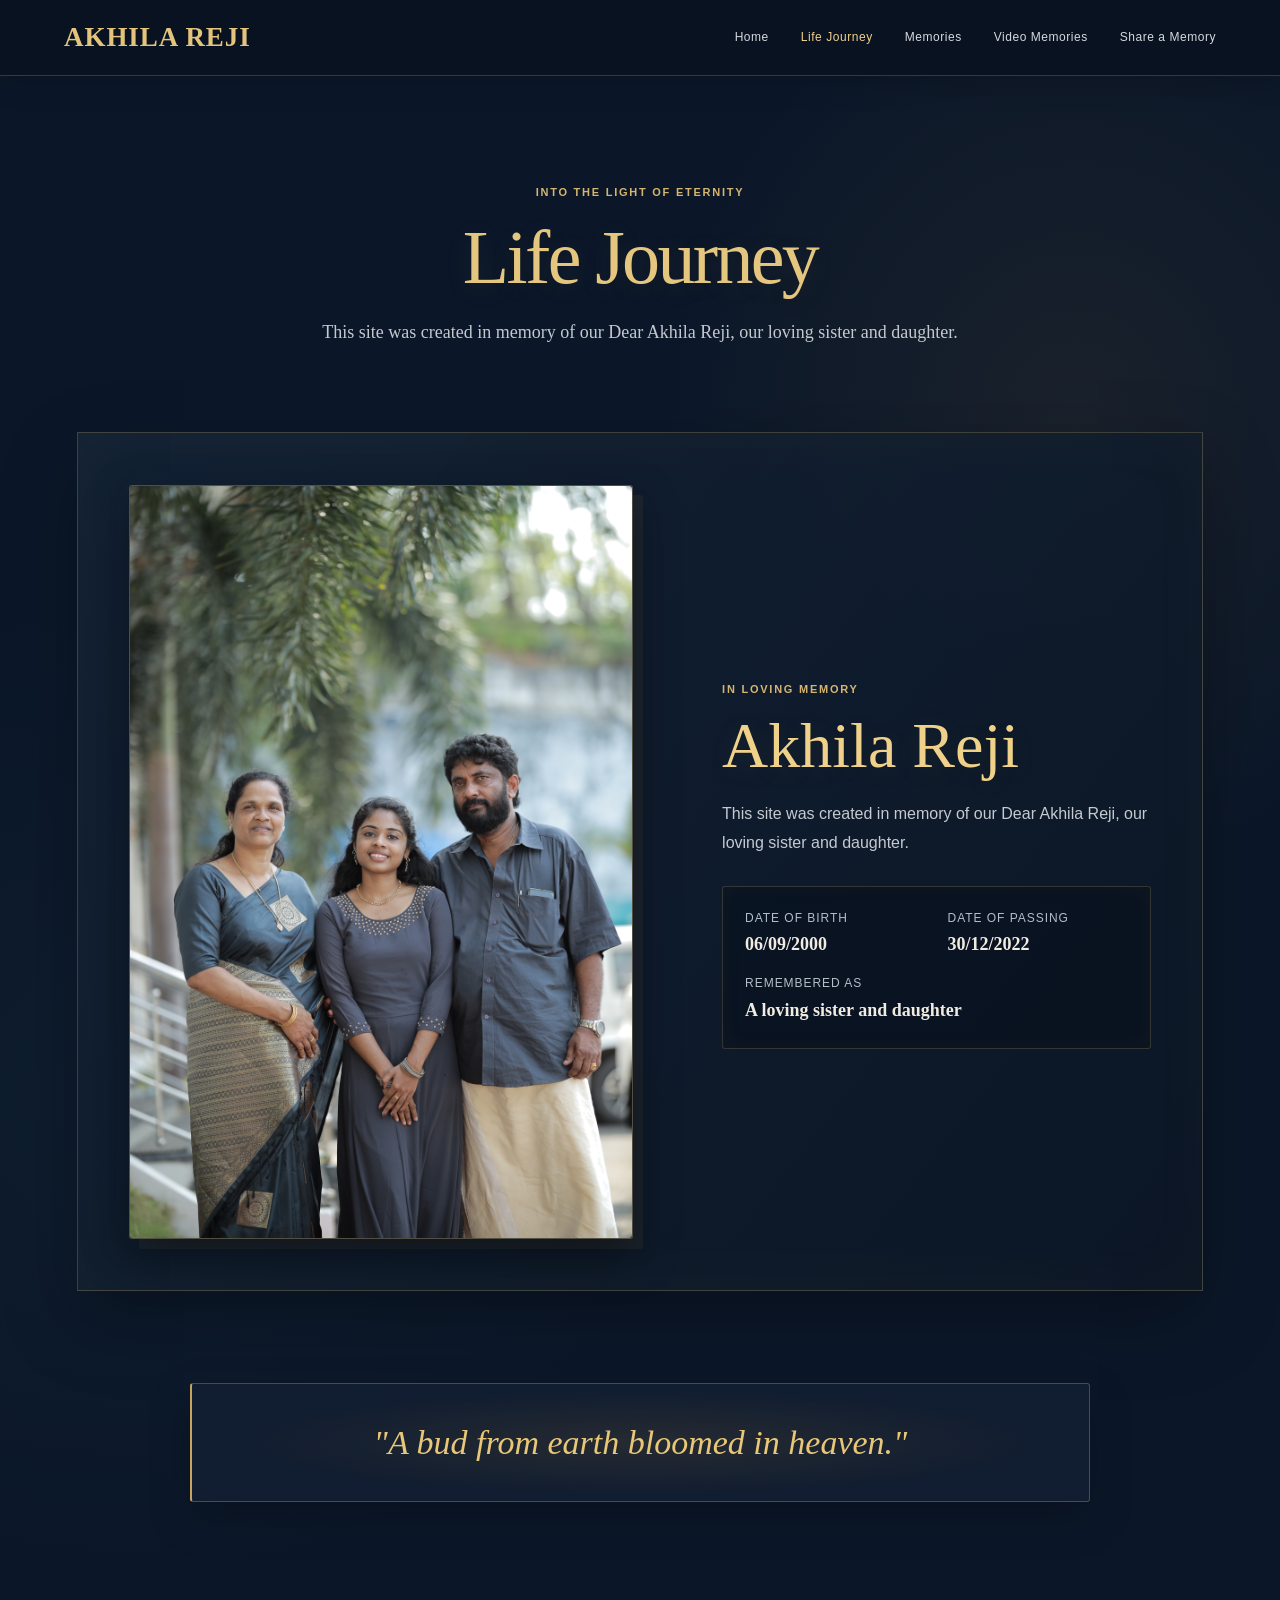
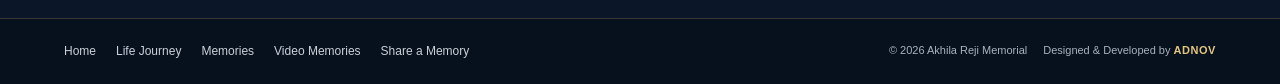
==== commit 5c48cc99: "Redesign Entire UI" ====
--- a/about.html
+++ b/about.html
@@ -13,7 +13,8 @@
 
 <header class="site-header">
     <a href="index.html" class="logo">Akhila Reji</a>
-    <nav aria-label="Main navigation">
+    <button class="inner-nav-toggle" type="button" aria-expanded="false" aria-controls="inner-navigation" aria-label="Open navigation"><span></span><span></span><span></span></button>
+    <nav id="inner-navigation" aria-label="Main navigation">
         <a href="index.html">Home</a>
         <a href="about.html" class="active">Life Journey</a>
         <a href="gallery.html">Memories</a>
@@ -61,7 +62,8 @@
 </main>
 
 <footer class="site-footer">
-    In loving memory of Akhila Reji
+    <nav aria-label="Footer navigation"><a href="index.html">Home</a><a href="about.html">Life Journey</a><a href="gallery.html">Memories</a><a href="videos.html">Video Memories</a><a href="share.html">Share a Memory</a></nav>
+    <div class="footer-meta"><small>&copy; 2026 Akhila Reji Memorial</small><span class="footer-credit">Designed &amp; Developed by <a href="https://adnov.in" target="_blank" rel="noopener noreferrer">ADNOV</a></span></div>
 </footer>
 
 <script src="js/script.js" defer></script>
--- a/css/memorial-theme.css
+++ b/css/memorial-theme.css
@@ -1,139 +1,226 @@
-/* Shared midnight and gold memorial theme. Geometry and carousel motion stay in their page styles. */
+﻿/* Shared memorial palette and page compositions. Carousel position, size and motion remain defined by style.css. */
 :root {
     color-scheme: dark;
     --color-ink: #f2eee5;
     --color-muted: #b6bfca;
-    --color-blue: #d8b66f;
+    --color-blue: #d6a343;
     --color-blue-deep: #e5c982;
     --color-sky: #0d1729;
     --color-sky-strong: #1a2940;
     --color-paper: #080e1a;
     --color-white: #101a2b;
-    --color-line: rgba(218, 185, 113, .23);
+    --color-line: rgba(218,185,113,.23);
     --color-focus: #f0d18b;
+    --font-body: "Segoe UI", Arial, Helvetica, sans-serif;
     --font-display: "Palatino Linotype", "Book Antiqua", Georgia, "Times New Roman", serif;
-}
-
-html, body { background-color: var(--color-paper); }
+    --content-width: 1200px;
+}
+html, body { background: #080e1a; }
 body { color: var(--color-ink); }
 a { color: var(--color-blue-deep); }
-a:focus-visible, button:focus-visible, input:focus-visible, textarea:focus-visible,
-.upload-area:focus-within { outline-color: var(--color-focus); }
-
-.site-header,
-.share-page .top-header {
+a:focus-visible, button:focus-visible, input:focus-visible, textarea:focus-visible, .upload-area:focus-within {
+    outline-color: var(--color-focus);
+}
+.site-header, .share-page .top-header {
+    position: sticky;
+    z-index: 20;
+    top: 0;
+    min-height: 76px;
     border-color: var(--color-line);
-    background: #0c1525;
-}
-.site-header .logo,
-.share-page .brand,
-.brand,
-.logo { color: #e4c47c; }
-.site-header nav a,
-.home-nav a,
-.share-page .home-nav a { color: #d5d9df; }
-.site-header nav a:hover,
-.site-header nav a.active,
-.home-nav a:hover,
-.share-page .home-nav a:hover { color: #f1d18b; }
-
-.content-page,
-.share-page { color: var(--color-ink); background: var(--color-paper); }
-.page-heading h1,
-.story-text h2,
-.share-container h1,
-.share-container h1 span { color: #e5c67e; }
-.page-heading p,
-.story-text p,
-.share-intro { color: var(--color-muted); }
+    background: rgba(9,19,34,.96);
+    box-shadow: 0 8px 28px rgba(0,0,0,.18);
+    backdrop-filter: blur(16px);
+}
+.site-header .logo, .share-page .brand, .brand, .logo {
+    color: #e4c47c;
+    font-family: var(--font-display);
+    font-size: 27px;
+    font-weight: 600;
+    letter-spacing: .035em;
+    text-transform: uppercase;
+}
+.site-header nav a, .home-nav a, .share-page .home-nav a {
+    color: #d5d9df;
+    font-size: 12px;
+    letter-spacing: .045em;
+    transition: color .18s ease;
+}
+.site-header nav a:hover, .site-header nav a.active, .home-nav a:hover, .share-page .home-nav a:hover {
+    color: #f1d18b;
+}
+.inner-nav-toggle { display: none; }
+
+.content-page, .share-page { color: var(--color-ink); background: var(--color-paper); }
+.content-page {
+    width: min(100%, 1360px);
+    max-width: none;
+    margin: 0 auto;
+    padding: clamp(62px, 8vw, 105px) clamp(20px, 6vw, 92px) clamp(78px, 9vw, 120px);
+    background:
+        radial-gradient(ellipse at 84% 22%, rgba(194,148,67,.08), transparent 27%),
+        radial-gradient(ellipse at 10% 66%, rgba(40,75,90,.12), transparent 34%),
+        #0b1729;
+}
+.page-heading {
+    max-width: 800px;
+    margin: 0 auto clamp(48px, 7vw, 84px);
+    text-align: center;
+}
+.page-heading .gold-text { color: #d5b56f; }
+.page-heading h1, .share-container h1, .share-container h1 span {
+    color: #e5c67e;
+    font-family: var(--font-display);
+}
+.page-heading h1 {
+    margin-top: 10px;
+    font-size: clamp(48px, 6vw, 76px);
+    font-weight: 400;
+    letter-spacing: -.035em;
+}
+.page-heading p {
+    max-width: 700px;
+    margin: 17px auto 0;
+    color: #c4c8cf;
+    font: 18px/1.75 var(--font-display);
+}
+.story-section {
+    position: relative;
+    grid-template-columns: minmax(0, 1.08fr) minmax(0, .92fr);
+    align-items: center;
+    gap: clamp(36px, 7vw, 100px);
+    padding: clamp(24px, 4vw, 52px);
+    border: 1px solid rgba(222,190,119,.24);
+    background: linear-gradient(128deg, rgba(19,34,53,.88), rgba(11,22,37,.94));
+    box-shadow: 0 28px 70px rgba(0,0,0,.3), inset 0 0 65px rgba(209,166,81,.035);
+}
 .story-image {
-    border: 1px solid rgba(224, 193, 125, .28);
+    border: 1px solid rgba(224,193,125,.32);
+    border-radius: 3px;
     background: #0d1729;
-    box-shadow: 0 14px 42px rgba(0, 0, 0, .38), 0 0 26px rgba(210, 173, 99, .08);
-}
+    box-shadow: 0 18px 46px rgba(0,0,0,.42), 10px 10px 0 rgba(184,140,66,.08);
+}
+.story-image img { height: auto; object-fit: contain; object-position: center; }
+.story-text { max-width: 560px; padding-block: 12px; }
+.story-text .gold-text { color: #d5b56f; }
+.page-heading h1, .story-text h2, .share-container h1 { text-shadow: 0 4px 28px rgba(198,150,57,.1); }
+.story-text h2 {
+    margin: 9px 0 18px;
+    color: #f0d18a;
+    font-family: var(--font-display);
+    font-size: clamp(42px, 5vw, 64px);
+    font-weight: 400;
+    line-height: 1.12;
+}
+.story-text p { color: #c5c9d0; line-height: 1.8; }
 .memorial-details {
-    border: 1px solid rgba(224, 193, 125, .17);
-    background: #101b2d;
-}
-.memorial-details dt { color: #aeb9c7; }
-.memorial-details dd { color: #f0ece2; }
-.quote-section {
-    border-left-color: #c8a45e;
-    color: #f0d18a;
-    background: linear-gradient(135deg, #111d31, #0b1424);
+    margin-top: 28px;
+    padding: 22px;
+    border: 1px solid rgba(224,193,125,.2);
+    border-radius: 3px;
+    background: rgba(7,16,29,.58);
+    box-shadow: inset 0 0 24px rgba(214,163,67,.035);
+}
+.memorial-details dt { color: #b4bdc8; font-size: 12px; letter-spacing: .08em; text-transform: uppercase; }
+.memorial-details dd { color: #f0ece2; font-family: var(--font-display); font-size: 18px; }
+.content-page > .quote-section {
+    max-width: 900px;
+    margin: clamp(50px, 8vw, 92px) auto 0;
+    padding: 34px clamp(22px, 5vw, 64px);
+    border: 1px solid rgba(214,163,67,.34);
+    border-left: 2px solid #c8a45e;
+    border-radius: 3px;
+    color: #e8c778;
+    background: radial-gradient(ellipse at 50% 50%, rgba(189,141,59,.12), transparent 62%), #111d30;
+    box-shadow: 0 16px 42px rgba(0,0,0,.25);
+    font: italic clamp(23px, 3vw, 34px)/1.45 var(--font-display);
 }
 .site-footer {
+    display: flex;
+    flex-wrap: wrap;
+    align-items: center;
+    justify-content: space-between;
+    gap: 14px 28px;
+    padding: 23px clamp(20px, 5vw, 76px);
     border-color: var(--color-line);
     color: #c0c7d0;
-    background: #0b1423;
-}
-
-/* Gallery theme only changes color and type treatments; all carousel geometry remains in style.css. */
-.gallery-page { color: var(--color-ink); background: #070d18; }
-.gallery-page .site-header { background: transparent; }
+    background: #07111e;
+    font: 12px/1.6 var(--font-body);
+}
+.site-footer nav { display: flex; flex-wrap: wrap; justify-content: center; gap: 8px 20px; }
+.site-footer nav a { color: #cbd0d7; font-size: 12px; transition: color .18s ease; }
+.site-footer nav a:hover { color: #e3c57e; }
+.site-footer .footer-meta { display: flex; flex-wrap: wrap; justify-content: center; gap: 5px 16px; }
+.site-footer small, .site-footer .footer-credit { color: #a9b1bc; font-size: 11px; }
+.site-footer .footer-credit a { color: #e3c57e; font-weight: 600; letter-spacing: .05em; }
+
+.explore-button, .submit-memory {
+    border-color: #d5b36a;
+    color: #111827;
+    background: #d5b36a;
+}
+.explore-button:hover, .submit-memory:hover { border-color: #ebd18d; color: #111827; background: #ebd18d; }
+
+.gallery-page {
+    min-height: 100vh;
+    color: var(--color-ink);
+    background:
+        radial-gradient(ellipse at 50% 38%, rgba(37,61,83,.28), transparent 43%),
+        #07111e;
+}
+.gallery-page .site-header { background: rgba(9,19,34,.92); }
 .gallery-page .gallery-shell {
-    border-color: rgba(222, 190, 119, .22);
-    background: #0d1728;
-    box-shadow: 0 18px 50px rgba(0, 0, 0, .34), 0 0 36px rgba(198, 160, 82, .06);
-}
-.gallery-heading h1 { color: #e4c47c; font-family: var(--font-display); font-weight: 400; letter-spacing: -.02em; }
-.gallery-kicker { color: #d1b36f; }
-.gallery-heading p { color: #bdc5cf; }
+    width: min(1440px, calc(100% - 64px));
+    min-height: min(760px, calc(100svh - 145px));
+    margin: 34px auto 54px;
+    padding: clamp(38px, 5vw, 66px) clamp(22px, 4vw, 58px) 42px;
+    border: 1px solid rgba(222,190,119,.28);
+    border-radius: 4px;
+    background:
+        radial-gradient(ellipse at 50% 20%, rgba(197,152,68,.07), transparent 55%),
+        linear-gradient(148deg, #101d30, #0a1424 68%);
+    box-shadow: 0 28px 90px rgba(0,0,0,.36), inset 0 0 80px rgba(203,158,71,.025);
+}
+.gallery-heading { text-align: center; }
+.gallery-heading h1 {
+    color: #e4c47c;
+    font-family: var(--font-display);
+    font-size: clamp(38px, 4.3vw, 58px);
+    font-weight: 400;
+    letter-spacing: -.02em;
+}
+.gallery-kicker { color: #d1b36f; letter-spacing: .22em; }
+.gallery-heading p { color: #bdc5cf; font: 16px/1.6 var(--font-display); }
 .gallery-filter {
-    border-color: rgba(220, 189, 120, .34);
+    border-color: rgba(220,189,120,.34);
     color: #e1e4e8;
     background: #121f33;
 }
 .gallery-filter:hover { border-color: #d0ae68; background: #1b2b42; }
 .gallery-filter.is-active { border-color: #d9b56b; color: #101827; background: #d9b56b; }
 .carousel-card {
-    border-color: rgba(241, 220, 174, .68);
+    border-color: rgba(241,220,174,.68);
     background: #101a2b;
-    box-shadow: 0 14px 34px rgba(0, 0, 0, .42), 0 0 16px rgba(214, 181, 108, .11);
+    box-shadow: 0 14px 34px rgba(0,0,0,.42), 0 0 16px rgba(214,181,108,.11);
 }
 .carousel-card .carousel-play {
-    border-color: rgba(228, 199, 130, .9);
+    border-color: rgba(228,199,130,.9);
     color: #f2d58e;
-    background: rgba(13, 22, 37, .94);
-    box-shadow: 0 2px 10px rgba(0, 0, 0, .38);
+    background: rgba(13,22,37,.94);
+    box-shadow: 0 2px 10px rgba(0,0,0,.38);
 }
 .carousel-empty { color: #c4cbd4; }
-.carousel-arrow {
-    border-color: #b89551;
-    color: #f0d18a;
-    background: #111d30;
-}
+.carousel-arrow { border-color: #b89551; color: #f0d18a; background: #111d30; }
 .carousel-arrow:hover:not(:disabled) { color: #111827; background: #d9b56b; }
 .carousel-count { color: #c5ccd4; }
-
-.lightbox {
-    border-color: rgba(224, 193, 125, .36);
-    color: #f0ece2;
-    background: #0a1220;
-    box-shadow: 0 20px 70px rgba(0, 0, 0, .42);
-}
-.lightbox::backdrop { background: rgba(2, 6, 13, .88); }
-.lightbox-close,
-.lightbox-previous,
-.lightbox-next {
-    border-color: rgba(224, 193, 125, .42);
-    color: #edcf88;
-    background: #152238;
-}
-.lightbox-close:hover,
-.lightbox-previous:hover,
-.lightbox-next:hover { background: #263750; }
-.lightbox-download,
-.video-download {
-    border-color: #c7a45e;
-    color: #f3d58d;
-    background: #17243a;
-}
-.lightbox-download:hover,
-.video-download:hover { border-color: #e1c27d; background: #24344c; }
+.lightbox { border-color: rgba(224,193,125,.36); color: #f0ece2; background: #0a1220; box-shadow: 0 20px 70px rgba(0,0,0,.42); }
+.lightbox::backdrop { background: rgba(2,6,13,.88); }
+.lightbox-close, .lightbox-previous, .lightbox-next { border-color: rgba(224,193,125,.42); color: #edcf88; background: #152238; }
+.lightbox-close:hover, .lightbox-previous:hover, .lightbox-next:hover { background: #263750; }
+.lightbox-download, .video-download { border-color: #c7a45e; color: #f3d58d; background: #17243a; }
+.lightbox-download:hover, .video-download:hover { border-color: #e1c27d; background: #24344c; }
 .lightbox-meta, .lightbox-video-error { color: #c1c9d3; }
 
-.video-card { border-color: var(--color-line); background: #101a2b; }
+.video-card { border-color: var(--color-line); background: #101a2b; box-shadow: 0 16px 40px rgba(0,0,0,.3); }
 .video-frame { background: #0b1423; }
 .video-frame video { background: #080e1a; }
 .video-placeholder { color: #e6c77f; background: #142139; }
@@ -142,152 +229,96 @@
 .video-info h2 { color: #ead08e; }
 .video-info p { color: #bec6d0; }
 
+.share-page {
+    min-height: 100vh;
+    background:
+        radial-gradient(ellipse at 50% 8%, rgba(189,141,59,.1), transparent 35%),
+        #081321;
+}
+.share-page .top-header { background: rgba(9,19,34,.95); }
 .share-container {
-    border-color: rgba(221, 188, 114, .28);
-    background: #0e192b;
-    box-shadow: 0 18px 50px rgba(0, 0, 0, .3), 0 0 28px rgba(201, 163, 87, .06);
+    width: min(100% - 40px, 760px);
+    margin: clamp(50px, 8vw, 100px) auto clamp(70px, 9vw, 110px);
+    padding: clamp(30px, 5vw, 58px);
+    border: 1px solid rgba(221,188,114,.34);
+    border-radius: 4px;
+    background: linear-gradient(145deg, rgba(19,33,52,.97), rgba(10,20,35,.98));
+    box-shadow: 0 28px 76px rgba(0,0,0,.4), 0 0 54px rgba(201,163,87,.08);
 }
 .share-eyebrow { color: #d3b36e; }
+.share-container h1 { font-size: clamp(43px, 5.8vw, 62px); font-weight: 400; }
+.share-container h1 span { color: #d6a343; }
+.share-intro { color: #bec6d0; font: 17px/1.75 var(--font-display); }
 .memory-form > label:not(.upload-area) { color: #e7e4dd; }
-.memory-form input[type="text"],
-.memory-form input[type="email"],
-.memory-form textarea {
-    border-color: rgba(221, 188, 114, .28);
+.memory-form input[type="text"], .memory-form input[type="email"], .memory-form textarea {
+    border-color: rgba(221,188,114,.28);
     color: #f1eee7;
     background: #0a1322;
 }
-.memory-form input::placeholder,
-.memory-form textarea::placeholder { color: #93a0b1; }
-.upload-area {
-    border-color: rgba(221, 188, 114, .48);
-    color: #e6c77f;
-    background: #142139;
-}
+.memory-form input::placeholder, .memory-form textarea::placeholder { color: #93a0b1; }
+.upload-area { border-color: rgba(221,188,114,.48); color: #e6c77f; background: #142139; }
 .upload-area:hover { background: #1c2c45; }
 .upload-area small, #fileNames, .approval-note { color: #b9c2ce; }
 #formMessage { color: #e6c77f; }
-.submit-memory { border-color: #d5b36a; color: #111827; background: #d5b36a; }
-.submit-memory:hover { border-color: #ebd18d; background: #ebd18d; }
-
-/* Homepage palette mapping; no layout, carousel geometry or interactions change here. */
-body.home-page {
-    --home-ink: #f1ede4;
-    --home-muted: #bec6d0;
-    --home-blue: #d6b36b;
-    --home-blue-deep: #e6c982;
-    --home-ivory: #0b1322;
-    --home-paper: #080e1a;
-    --home-line: rgba(220, 187, 112, .22);
-    color: var(--home-ink);
-    background: #080e1a;
-}
-body.home-page a:focus-visible,
-body.home-page button:focus-visible,
-body.home-page .memory-track:focus-visible {
-    outline-color: #f0d18a;
-}
-body.home-page .home-header {
-    border-color: rgba(220, 187, 112, .2);
-    background: rgba(8, 14, 26, .94);
-    box-shadow: 0 8px 28px rgba(0, 0, 0, .2);
-}
-body.home-page .home-brand { color: #e8ca83; }
-body.home-page .home-brand span { color: #d5b36d; }
-body.home-page .primary-navigation a { color: #e0e3e8; }
-body.home-page .primary-navigation a:hover,
-body.home-page .primary-navigation a[aria-current="page"] { color: #edce82; }
-body.home-page .primary-navigation .nav-share { border-color: rgba(222, 191, 124, .55); }
-body.home-page .primary-navigation .nav-share:hover { color: #101725; background: #dfbf77; border-color: #dfbf77; }
-body.home-page .nav-toggle { border-color: rgba(221, 190, 122, .5); }
-body.home-page .nav-toggle span { background: #e5c982; }
-body.home-page .primary-navigation.is-open { background: rgba(9, 16, 29, .98); }
-body.home-page .home-hero {
-    background:
-        radial-gradient(ellipse at 78% 46%, rgba(201, 157, 72, .17), transparent 44%),
-        radial-gradient(ellipse at 12% 82%, rgba(206, 168, 92, .07), transparent 36%),
-        #0b1322;
-}
-body.home-page .hero-copy h1,
-body.home-page .intro-section h2,
-body.home-page .family-copy h2,
-body.home-page .section-heading h2,
-body.home-page .share-section h2 { color: #f0d18a; }
-body.home-page .eyebrow,
-body.home-page .section-kicker { color: #d4b56f; }
-body.home-page .hero-tagline { color: #d9c28d; }
-body.home-page .hero-dates { color: #e6e4df; }
-body.home-page .hero-description,
-body.home-page .intro-section > p,
-body.home-page .family-copy > p:not(.eyebrow),
-body.home-page .share-section > p:not(.eyebrow) { color: #c1c9d2; }
-body.home-page .text-link { color: #e5c982; border-color: rgba(220, 187, 112, .56); }
-body.home-page .hero-portrait {
-    border-color: rgba(224, 194, 126, .58);
-    background: rgba(19, 29, 46, .9);
-    box-shadow: 0 26px 70px rgba(0, 0, 0, .48), 0 0 32px rgba(205, 165, 83, .12);
-}
-body.home-page .hero-portrait img { background: #101a2b; }
-body.home-page .hero-portrait figcaption { color: #d8c58f; }
-body.home-page .hero-mark { color: rgba(223, 190, 116, .055); }
-body.home-page .family-photo,
-body.home-page .life-photo {
-    border-color: rgba(223, 190, 116, .34);
-    background: #101a2b;
-    box-shadow: 0 18px 45px rgba(0, 0, 0, .4), 0 0 24px rgba(203, 165, 86, .08);
-}
-body.home-page .family-photo img { background: #101a2b; }
-body.home-page .intro-section,
-body.home-page .family-section {
-    background-image: radial-gradient(ellipse at 50% 0%, rgba(191, 148, 67, .055), transparent 58%);
-}
-body.home-page .life-section { background: #101a2b; }
-body.home-page .life-copy .eyebrow { color: #e2c47d; }
-body.home-page .life-copy h2 { color: #f0d18a; }
-body.home-page .life-copy > p:not(.eyebrow) { color: #c4cbd4; }
-body.home-page .life-photo img { background: #0b1322; }
-body.home-page .button-link { border-color: rgba(226, 194, 124, .65); color: #ebcf89; }
-body.home-page .button-link:hover { color: #101725; background: #e1c27b; }
-body.home-page .memory-track { scrollbar-color: #a9874d #101a2b; }
-body.home-page .memory-card,
-body.home-page .video-preview {
-    border-color: rgba(220, 187, 112, .3);
-    background: #101a2b;
-    box-shadow: 0 10px 30px rgba(0, 0, 0, .34), 0 0 16px rgba(201, 163, 82, .06);
-}
-body.home-page .carousel-control {
-    border-color: rgba(232, 202, 132, .7);
-    color: #f0d18a;
-    background: rgba(12, 20, 34, .96);
-    box-shadow: 0 5px 18px rgba(0, 0, 0, .42), 0 0 16px rgba(207, 169, 91, .12);
-}
-body.home-page .video-preview video { background: #0a1220; }
-body.home-page .quote-section {
-    background:
-        radial-gradient(ellipse at 50% 55%, rgba(201, 157, 72, .16), transparent 50%),
-        radial-gradient(ellipse at 8% 100%, rgba(191, 148, 67, .08), transparent 42%),
-        #101a2b;
-}
-body.home-page .quote-mark { color: #d2ae63; }
-body.home-page .main-quote { color: #f0d18a; }
-body.home-page .additional-quote { color: #d0d4d9; }
-body.home-page .quote-section .small-heart,
-body.home-page .small-heart,
-body.home-page .closing-heart { color: #d8b66f; }
-body.home-page .share-section .button-link { border-color: #d7b66f; color: #111827; background: #d7b66f; }
-body.home-page .share-section .button-link:hover { color: #efd797; background: transparent; }
-body.home-page .closing-section {
-    background: radial-gradient(ellipse at 50% 0%, rgba(191, 148, 67, .13), transparent 52%), #0b1322;
-}
-body.home-page .closing-section h2 { color: #f0d18a; }
-body.home-page .closing-section .hero-tagline,
-body.home-page .closing-words { color: #c6cbd2; }
-body.home-page .home-footer { border-color: rgba(220, 187, 112, .2); color: #bbc3ce; background: #080e1a; }
-body.home-page .home-footer nav a { color: #cbd0d7; }
-body.home-page .home-footer nav a:hover,
-body.home-page .footer-credit a { color: #e3c57e; }
-body.home-page .home-footer small,
-body.home-page .footer-credit { color: #a9b1bc; }
-
-@media (max-width: 720px) {
-    body.home-page .primary-navigation { border-color: rgba(220, 187, 112, .22); }
-}
+.submit-memory { border-radius: 999px; }
+.share-page .site-footer { margin-top: 0; }
+
+@media (max-width: 760px) {
+    .site-header, .share-page .top-header {
+        min-height: 68px;
+        flex-direction: row;
+        justify-content: space-between;
+        gap: 12px;
+        padding: 11px 18px;
+    }
+    .site-header .logo, .share-page .brand { font-size: 22px; }
+    .inner-nav-toggle {
+        display: flex;
+        width: 40px;
+        height: 40px;
+        flex-direction: column;
+        align-items: center;
+        justify-content: center;
+        gap: 5px;
+        padding: 8px;
+        border: 1px solid rgba(221,190,122,.5);
+        border-radius: 50%;
+        background: transparent;
+    }
+    .inner-nav-toggle span { width: 16px; height: 1px; background: #e5c982; transition: transform .2s ease; }
+    .inner-nav-toggle[aria-expanded="true"] span:first-child { transform: translateY(3px) rotate(45deg); }
+    .inner-nav-toggle[aria-expanded="true"] span:nth-child(2) { opacity: 0; }
+    .inner-nav-toggle[aria-expanded="true"] span:last-child { transform: translateY(-9px) rotate(-45deg); }
+    .site-header #inner-navigation, .share-page .top-header #inner-navigation {
+        position: absolute;
+        top: calc(100% + 1px);
+        right: 0;
+        left: 0;
+        display: none;
+        align-items: stretch;
+        flex-direction: column;
+        gap: 0;
+        padding: 8px 20px 16px;
+        border-bottom: 1px solid rgba(220,187,112,.24);
+        background: rgba(8,16,29,.98);
+        box-shadow: 0 14px 24px rgba(0,0,0,.28);
+    }
+    .site-header #inner-navigation.is-open, .share-page .top-header #inner-navigation.is-open { display: flex; }
+    .site-header nav a, .share-page .top-header nav a { padding: 11px 4px; }
+    .content-page { padding: 52px 18px 70px; }
+    .page-heading { margin-bottom: 38px; }
+    .page-heading h1 { font-size: clamp(42px, 10vw, 58px); }
+    .story-section { grid-template-columns: minmax(0,1fr); gap: 30px; padding: 20px; }
+    .story-image, .story-text { width: 100%; max-width: 740px; margin-inline: auto; }
+    .story-text h2 { font-size: clamp(38px, 10vw, 50px); }
+    .content-page > .quote-section { margin-top: 36px; padding: 24px 20px; }
+    .gallery-page .gallery-shell { width: calc(100% - 24px); margin: 18px auto 28px; padding: 36px 14px 28px; }
+    .gallery-heading h1 { font-size: clamp(32px, 8vw, 44px); }
+    .share-container { width: calc(100% - 28px); margin: 30px auto 48px; padding: 25px 20px; }
+    .share-container h1 { font-size: clamp(38px, 10vw, 48px); }
+    .site-footer { flex-direction: column; justify-content: center; text-align: center; }
+    .site-footer nav { justify-content: center; gap: 8px 15px; }
+}
+@media (max-width: 520px) {
+    .gallery-page .gallery-shell { width: calc(100% - 16px); padding-inline: 10px; }
+}
